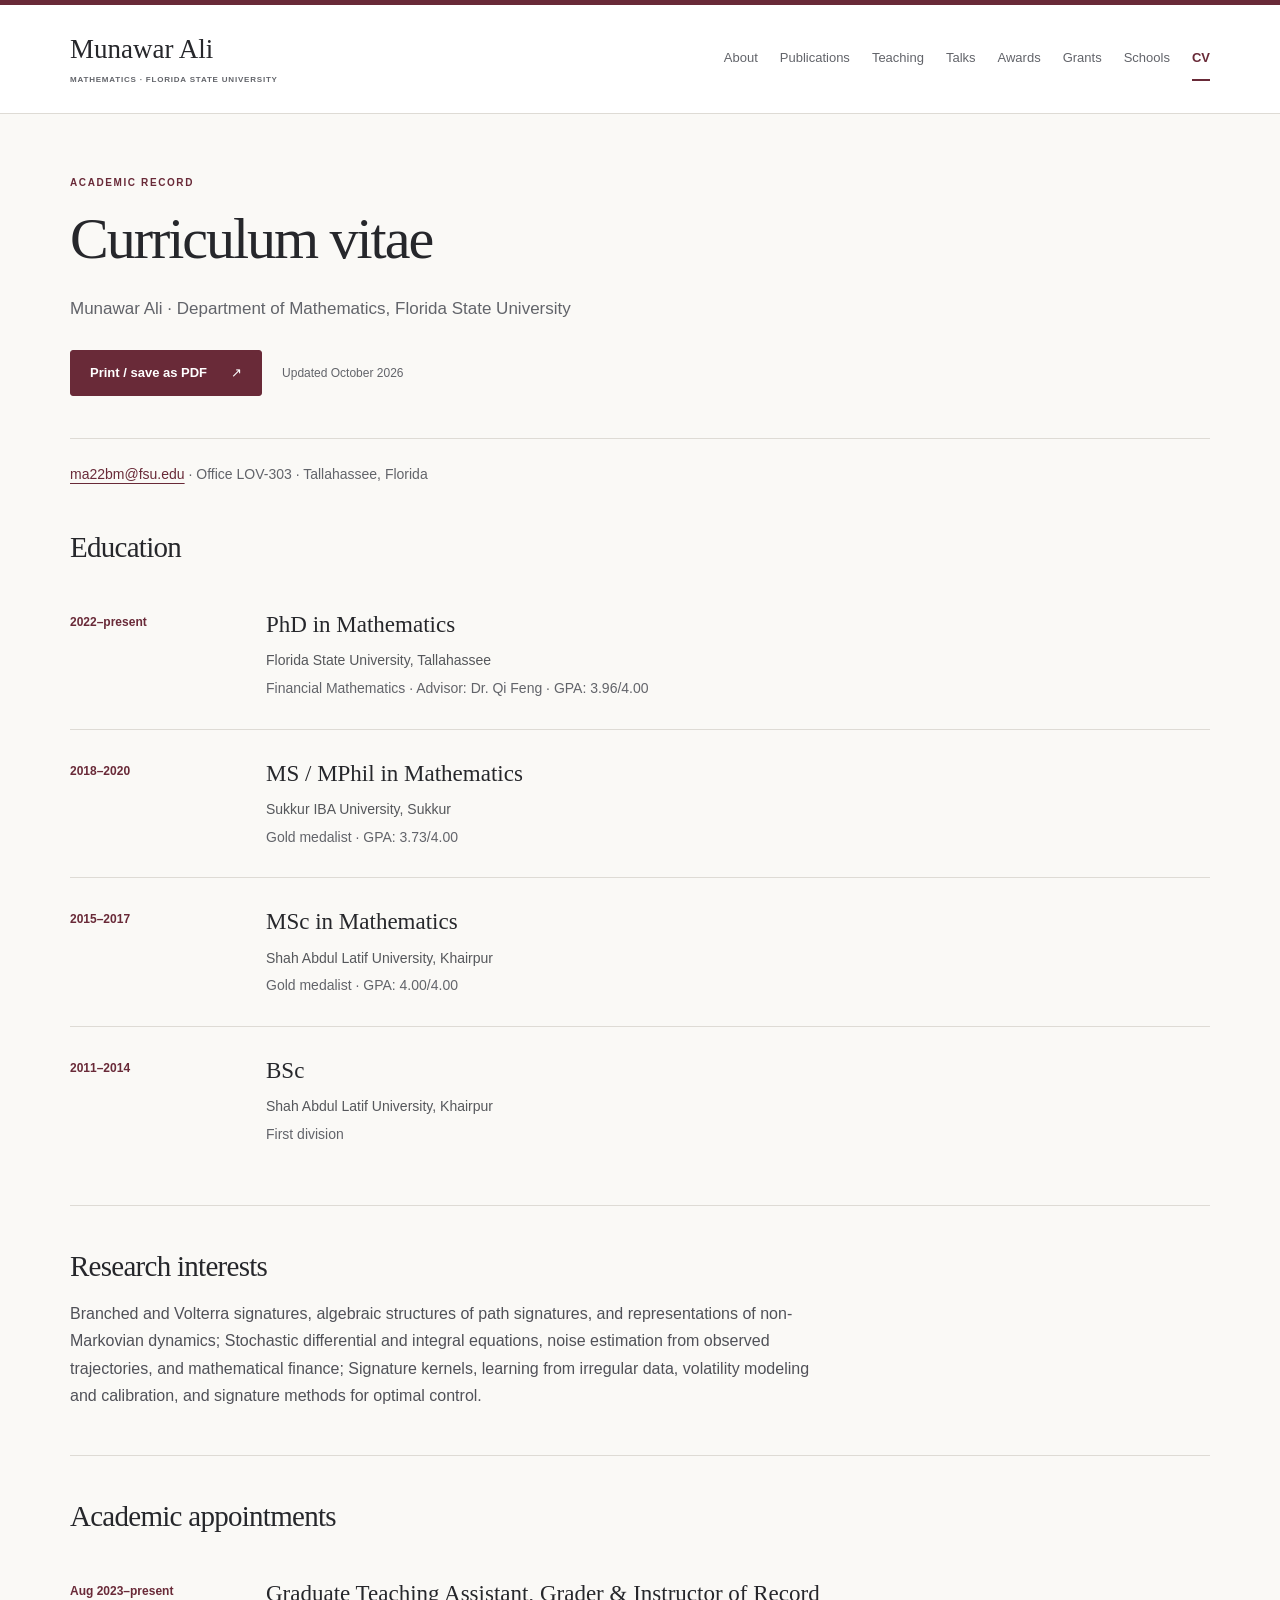
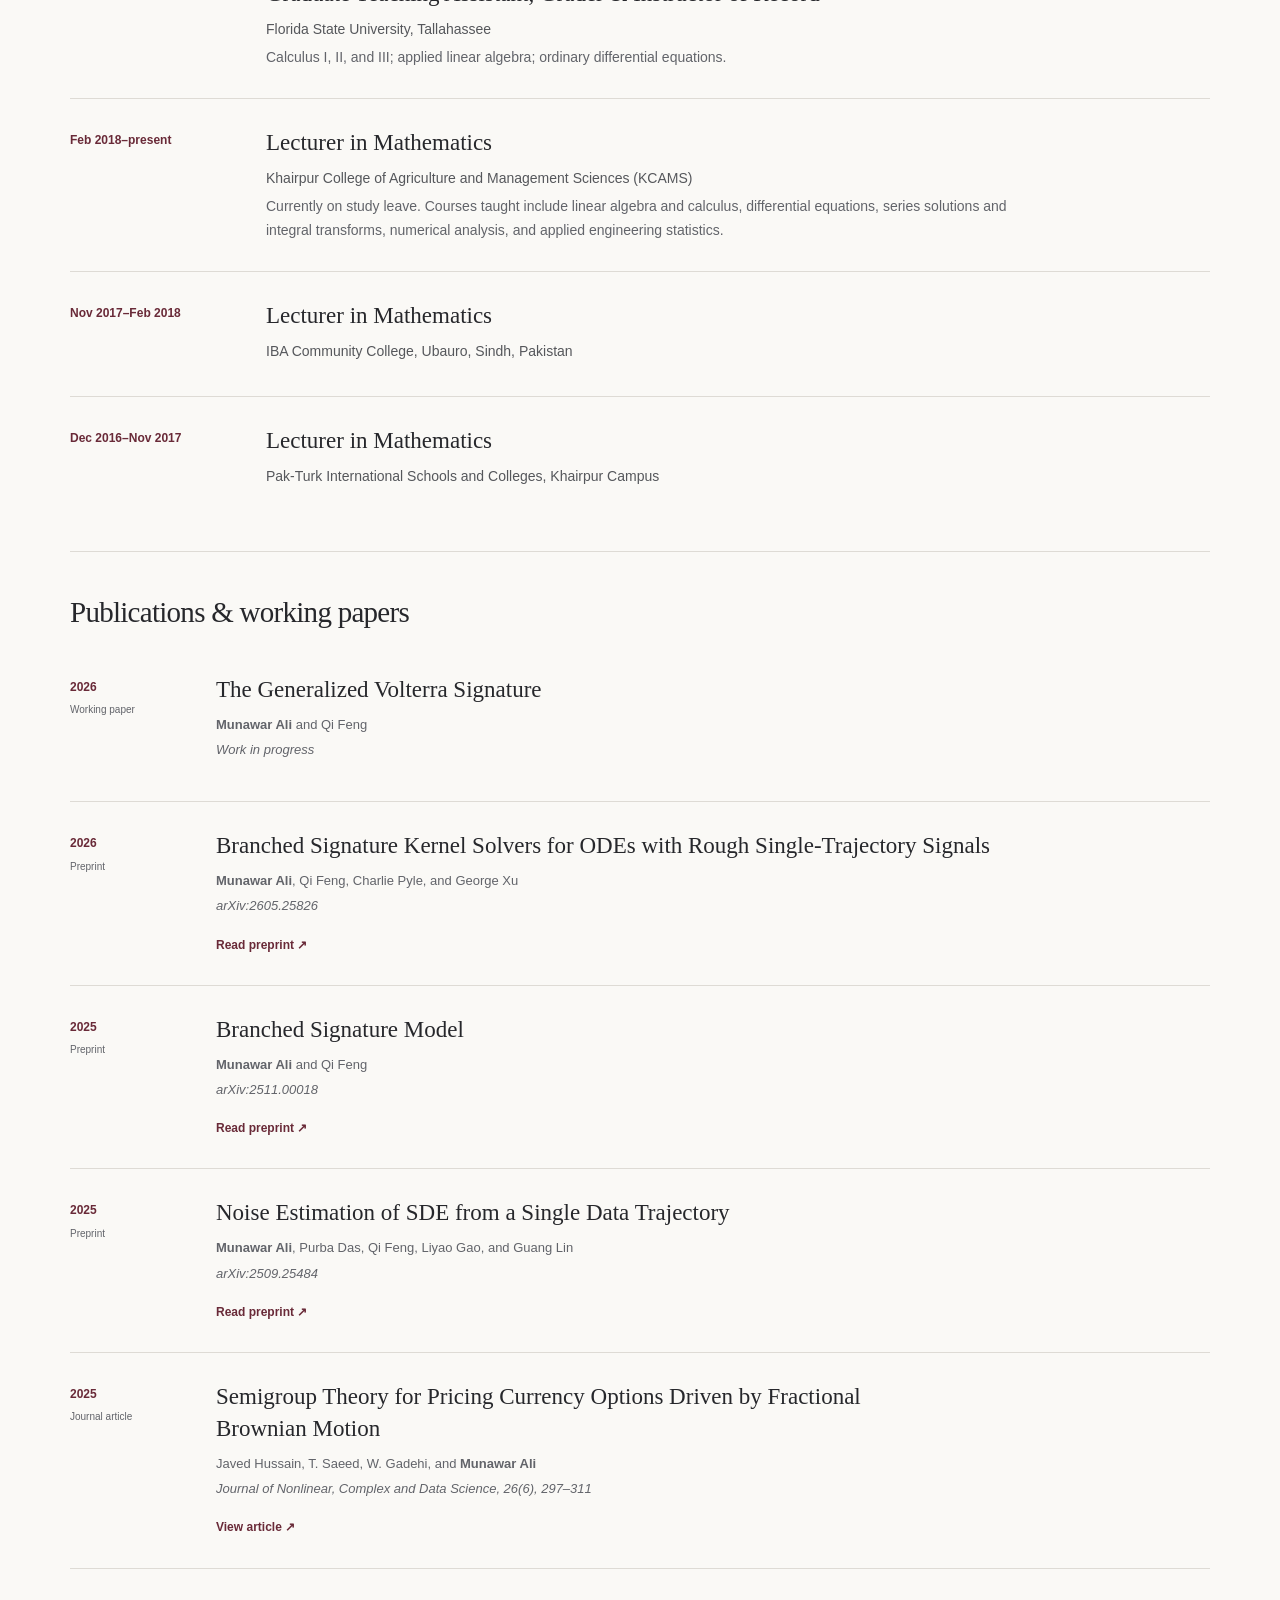
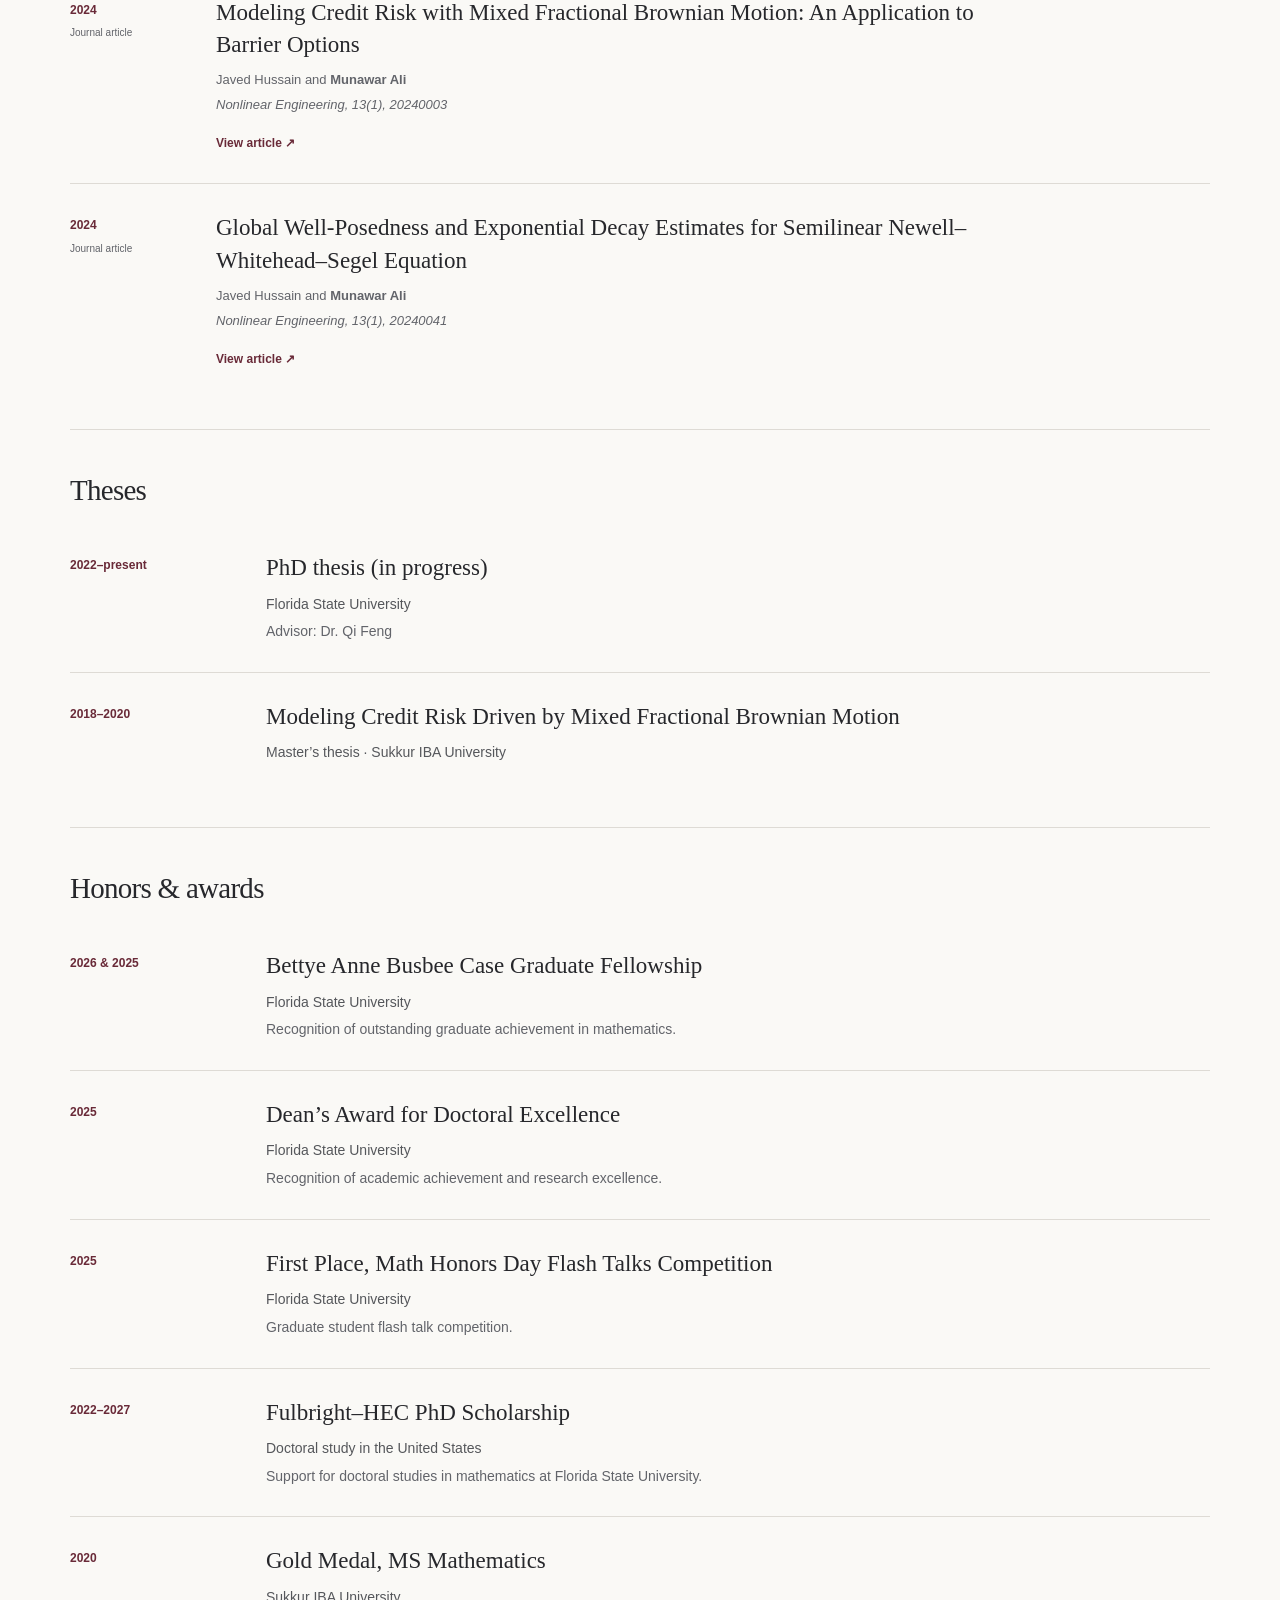
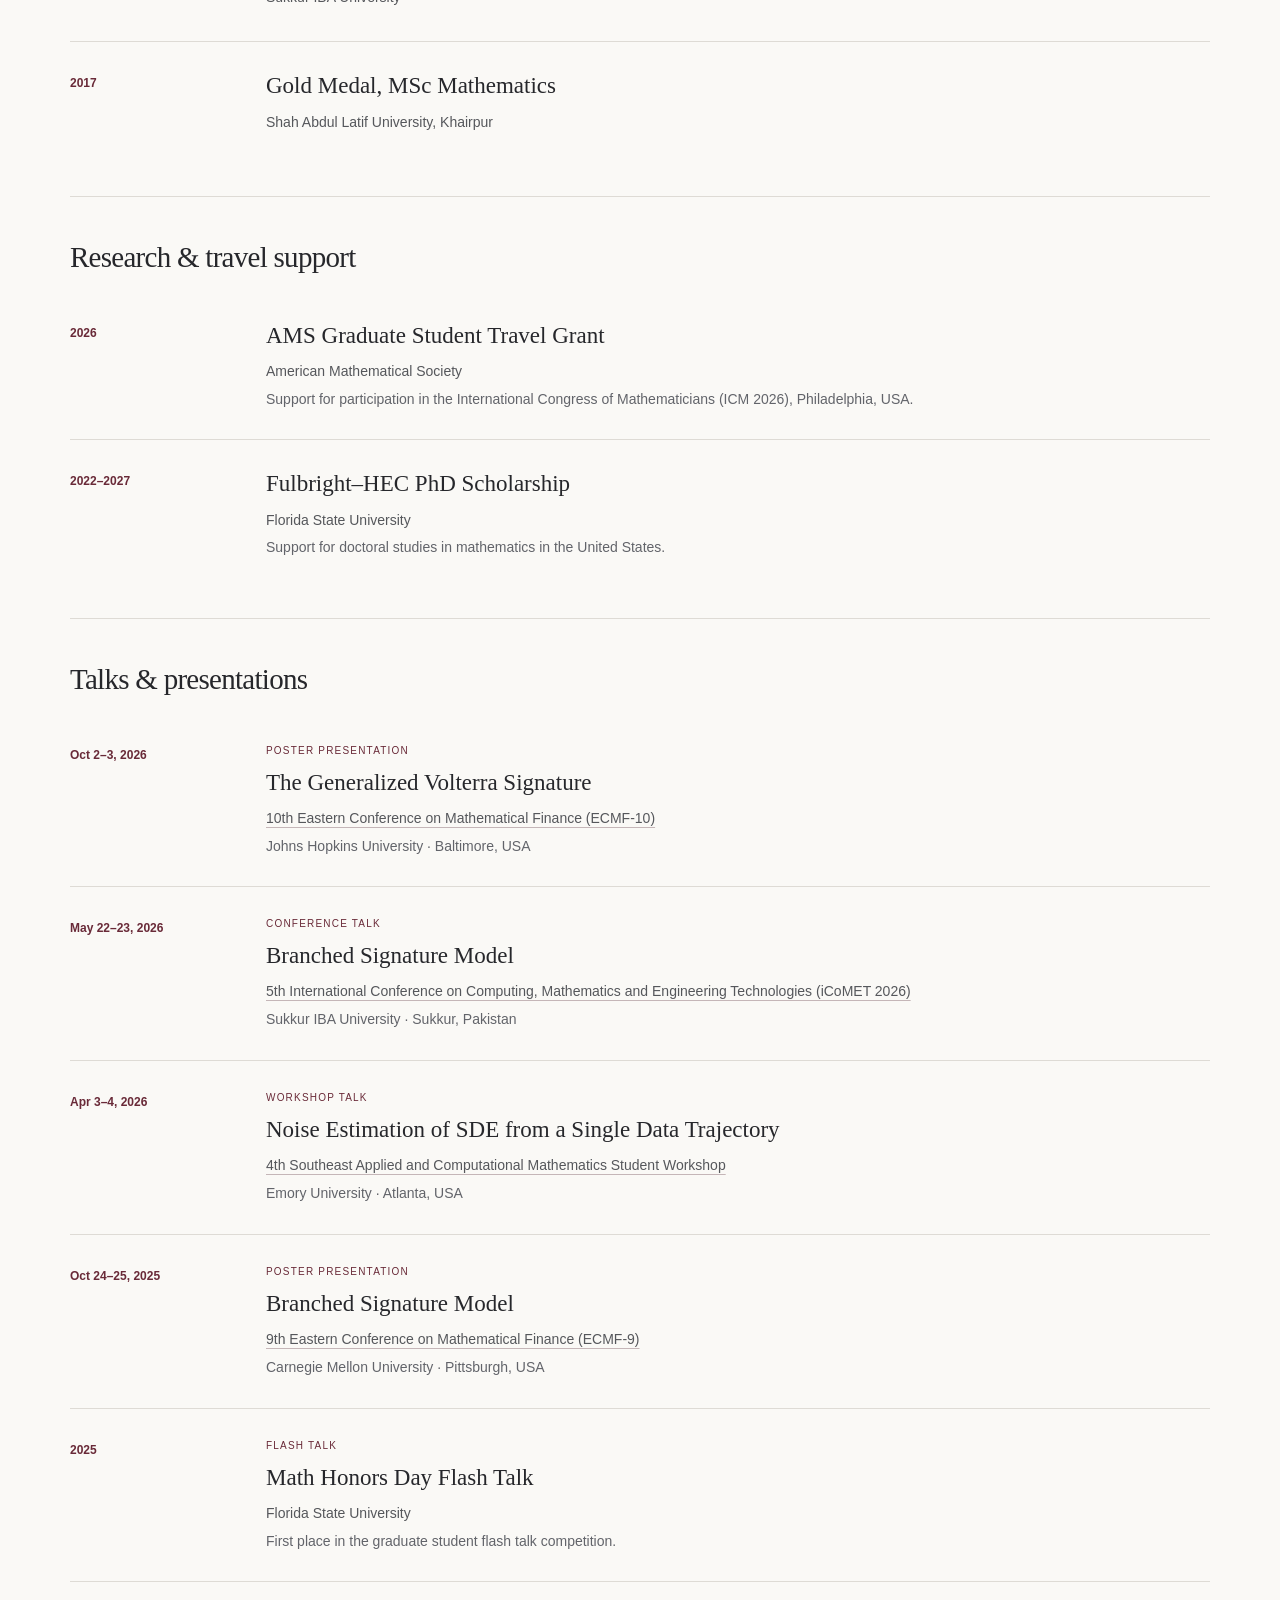
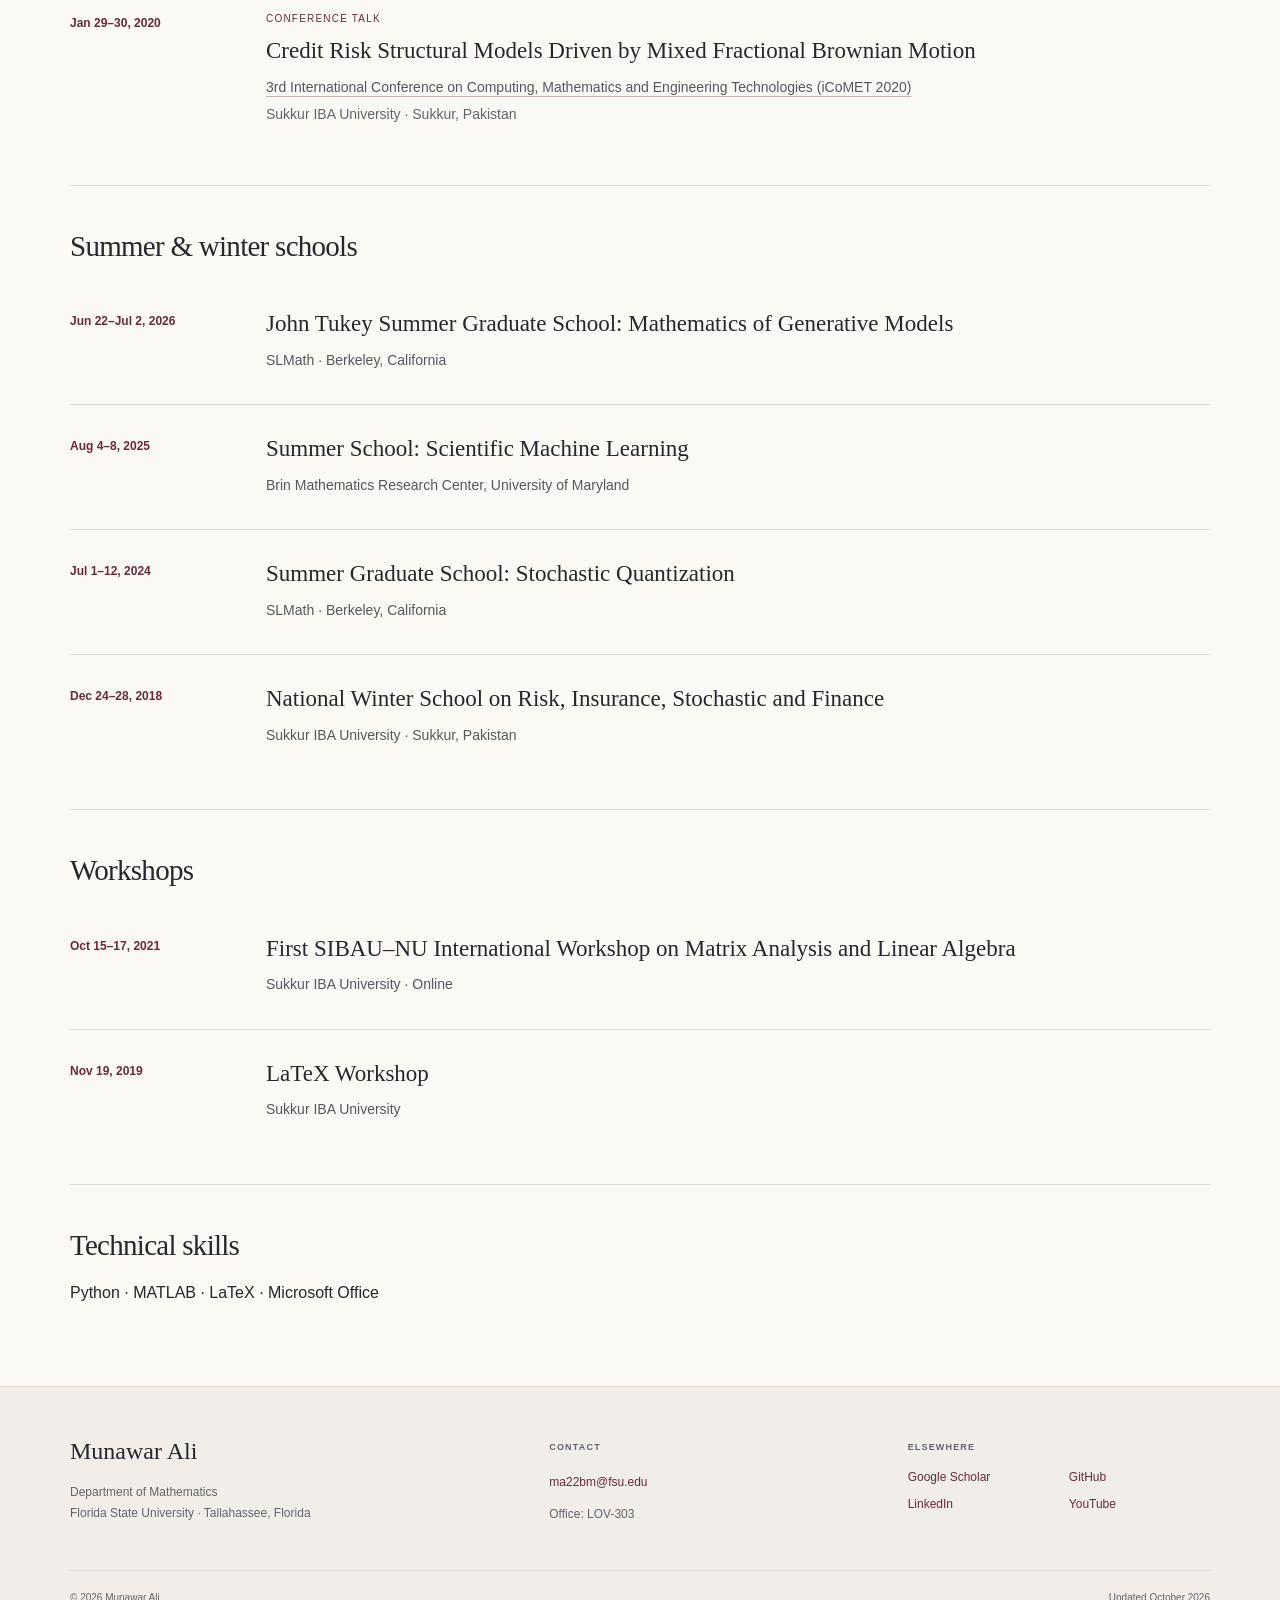
==== cv.html @ 9a612c9e "Build professional academic website from CV and existing site" ====
<!doctype html>
<html lang="en">
<head>
  <meta charset="utf-8">
  <meta name="viewport" content="width=device-width, initial-scale=1">
  <meta name="description" content="Academic CV of Munawar Ali: education, research, publications, teaching, honors, and presentations.">
  <meta name="author" content="Munawar Ali">
  <meta name="theme-color" content="#692a38">
  <meta property="og:type" content="website">
  <meta property="og:title" content="Curriculum vitae | Munawar Ali">
  <meta property="og:description" content="Academic CV of Munawar Ali: education, research, publications, teaching, honors, and presentations.">
  <meta property="og:url" content="https://munawarali93.github.io/website/cv.html">
  <title>Curriculum vitae | Munawar Ali</title>
  <link rel="canonical" href="https://munawarali93.github.io/website/cv.html">
  <link rel="icon" type="image/svg+xml" href="favicon.svg">
  <link rel="stylesheet" href="styles.css">
  <script src="site.js" defer></script>
</head>
<body class="cv-page">
  <a class="skip-link" href="#main">Skip to content</a>
  <header class="site-header">
    <div class="header-inner">
      <a class="brand" href="./" aria-label="Munawar Ali — home">Munawar Ali<span>MATHEMATICS · FLORIDA STATE UNIVERSITY</span></a>
      <button class="menu-toggle" type="button" aria-expanded="false" aria-controls="main-navigation" hidden>Menu <span aria-hidden="true">☰</span></button>
      <nav class="main-navigation" id="main-navigation" aria-label="Main navigation"><a href="index.html">About</a><a href="publications.html">Publications</a><a href="teaching.html">Teaching</a><a href="talks.html">Talks</a><a href="awards.html">Awards</a><a href="grants.html">Grants</a><a href="schools.html">Schools</a><a href="cv.html" aria-current="page">CV</a></nav>
    </div>
  </header>
  <main class="container" id="main"><header class="page-intro"><p class="eyebrow">Academic record</p><h1>Curriculum vitae</h1><p class="lead">Munawar Ali · Department of Mathematics, Florida State University</p><div class="cv-tools"><button class="button print-button" type="button" hidden>Print / save as PDF <span aria-hidden="true">↗</span></button><span>Updated October 2026</span></div></header><div class="cv-contact"><a href="mailto:ma22bm@fsu.edu">ma22bm@fsu.edu</a> · Office LOV-303 · Tallahassee, Florida</div><section class="content-section " id="education"><h2>Education</h2><div class="record-list"><article class="record"><p class="record-date">2022–present</p><div><h3>PhD in Mathematics</h3><p class="record-place">Florida State University, Tallahassee</p><p class="record-detail">Financial Mathematics · Advisor: Dr. Qi Feng · GPA: 3.96/4.00</p></div></article><article class="record"><p class="record-date">2018–2020</p><div><h3>MS / MPhil in Mathematics</h3><p class="record-place">Sukkur IBA University, Sukkur</p><p class="record-detail">Gold medalist · GPA: 3.73/4.00</p></div></article><article class="record"><p class="record-date">2015–2017</p><div><h3>MSc in Mathematics</h3><p class="record-place">Shah Abdul Latif University, Khairpur</p><p class="record-detail">Gold medalist · GPA: 4.00/4.00</p></div></article><article class="record"><p class="record-date">2011–2014</p><div><h3>BSc</h3><p class="record-place">Shah Abdul Latif University, Khairpur</p><p class="record-detail">First division</p></div></article></div></section><section class="content-section " id="research"><h2>Research interests</h2><p class="prose">Branched and Volterra signatures, algebraic structures of path signatures, and representations of non-Markovian dynamics; Stochastic differential and integral equations, noise estimation from observed trajectories, and mathematical finance; Signature kernels, learning from irregular data, volatility modeling and calibration, and signature methods for optimal control.</p></section><section class="content-section " id="appointments"><h2>Academic appointments</h2><div class="record-list"><article class="record"><p class="record-date">Aug 2023–present</p><div><h3>Graduate Teaching Assistant, Grader &amp; Instructor of Record</h3><p class="record-place">Florida State University, Tallahassee</p><p class="record-detail">Calculus I, II, and III; applied linear algebra; ordinary differential equations.</p></div></article><article class="record"><p class="record-date">Feb 2018–present</p><div><h3>Lecturer in Mathematics</h3><p class="record-place">Khairpur College of Agriculture and Management Sciences (KCAMS)</p><p class="record-detail">Currently on study leave. Courses taught include linear algebra and calculus, differential equations, series solutions and integral transforms, numerical analysis, and applied engineering statistics.</p></div></article><article class="record"><p class="record-date">Nov 2017–Feb 2018</p><div><h3>Lecturer in Mathematics</h3><p class="record-place">IBA Community College, Ubauro, Sindh, Pakistan</p></div></article><article class="record"><p class="record-date">Dec 2016–Nov 2017</p><div><h3>Lecturer in Mathematics</h3><p class="record-place">Pak-Turk International Schools and Colleges, Khairpur Campus</p></div></article></div></section><section class="content-section " id="papers"><h2>Publications &amp; working papers</h2><article class="paper">
      <div class="record-date">2026<span>Working paper</span></div>
      <div><h3>The Generalized Volterra Signature</h3><p class="authors"><strong>Munawar Ali</strong> and Qi Feng</p>
      <p class="venue">Work in progress</p></div>
    </article><article class="paper">
      <div class="record-date">2026<span>Preprint</span></div>
      <div><h3><a href="https://arxiv.org/abs/2605.25826" class="">Branched Signature Kernel Solvers for ODEs with Rough Single-Trajectory Signals</a></h3><p class="authors"><strong>Munawar Ali</strong>, Qi Feng, Charlie Pyle, and George Xu</p>
      <p class="venue">arXiv:2605.25826</p><a href="https://arxiv.org/abs/2605.25826" class="text-link">Read preprint ↗</a></div>
    </article><article class="paper">
      <div class="record-date">2025<span>Preprint</span></div>
      <div><h3><a href="https://arxiv.org/abs/2511.00018" class="">Branched Signature Model</a></h3><p class="authors"><strong>Munawar Ali</strong> and Qi Feng</p>
      <p class="venue">arXiv:2511.00018</p><a href="https://arxiv.org/abs/2511.00018" class="text-link">Read preprint ↗</a></div>
    </article><article class="paper">
      <div class="record-date">2025<span>Preprint</span></div>
      <div><h3><a href="https://arxiv.org/abs/2509.25484" class="">Noise Estimation of SDE from a Single Data Trajectory</a></h3><p class="authors"><strong>Munawar Ali</strong>, Purba Das, Qi Feng, Liyao Gao, and Guang Lin</p>
      <p class="venue">arXiv:2509.25484</p><a href="https://arxiv.org/abs/2509.25484" class="text-link">Read preprint ↗</a></div>
    </article><article class="paper">
      <div class="record-date">2025<span>Journal article</span></div>
      <div><h3><a href="https://doi.org/10.1515/jncds-2024-0105" class="">Semigroup Theory for Pricing Currency Options Driven by Fractional Brownian Motion</a></h3><p class="authors">Javed Hussain, T. Saeed, W. Gadehi, and <strong>Munawar Ali</strong></p>
      <p class="venue">Journal of Nonlinear, Complex and Data Science, 26(6), 297–311</p><a href="https://doi.org/10.1515/jncds-2024-0105" class="text-link">View article ↗</a></div>
    </article><article class="paper">
      <div class="record-date">2024<span>Journal article</span></div>
      <div><h3><a href="https://doi.org/10.1515/nleng-2024-0003" class="">Modeling Credit Risk with Mixed Fractional Brownian Motion: An Application to Barrier Options</a></h3><p class="authors">Javed Hussain and <strong>Munawar Ali</strong></p>
      <p class="venue">Nonlinear Engineering, 13(1), 20240003</p><a href="https://doi.org/10.1515/nleng-2024-0003" class="text-link">View article ↗</a></div>
    </article><article class="paper">
      <div class="record-date">2024<span>Journal article</span></div>
      <div><h3><a href="https://doi.org/10.1515/nleng-2024-0041" class="">Global Well-Posedness and Exponential Decay Estimates for Semilinear Newell–Whitehead–Segel Equation</a></h3><p class="authors">Javed Hussain and <strong>Munawar Ali</strong></p>
      <p class="venue">Nonlinear Engineering, 13(1), 20240041</p><a href="https://doi.org/10.1515/nleng-2024-0041" class="text-link">View article ↗</a></div>
    </article></section><section class="content-section " id="theses"><h2>Theses</h2><div class="record-list"><article class="record"><p class="record-date">2022–present</p><div><h3>PhD thesis (in progress)</h3><p class="record-place">Florida State University</p><p class="record-detail">Advisor: Dr. Qi Feng</p></div></article><article class="record"><p class="record-date">2018–2020</p><div><h3>Modeling Credit Risk Driven by Mixed Fractional Brownian Motion</h3><p class="record-place">Master’s thesis · Sukkur IBA University</p></div></article></div></section><section class="content-section " id="awards"><h2>Honors &amp; awards</h2><div class="record-list"><article class="record"><p class="record-date">2026 &amp; 2025</p><div><h3>Bettye Anne Busbee Case Graduate Fellowship</h3><p class="record-place">Florida State University</p><p class="record-detail">Recognition of outstanding graduate achievement in mathematics.</p></div></article><article class="record"><p class="record-date">2025</p><div><h3>Dean’s Award for Doctoral Excellence</h3><p class="record-place">Florida State University</p><p class="record-detail">Recognition of academic achievement and research excellence.</p></div></article><article class="record"><p class="record-date">2025</p><div><h3>First Place, Math Honors Day Flash Talks Competition</h3><p class="record-place">Florida State University</p><p class="record-detail">Graduate student flash talk competition.</p></div></article><article class="record"><p class="record-date">2022–2027</p><div><h3>Fulbright–HEC PhD Scholarship</h3><p class="record-place">Doctoral study in the United States</p><p class="record-detail">Support for doctoral studies in mathematics at Florida State University.</p></div></article><article class="record"><p class="record-date">2020</p><div><h3>Gold Medal, MS Mathematics</h3><p class="record-place">Sukkur IBA University</p></div></article><article class="record"><p class="record-date">2017</p><div><h3>Gold Medal, MSc Mathematics</h3><p class="record-place">Shah Abdul Latif University, Khairpur</p></div></article></div></section><section class="content-section " id="grants"><h2>Research &amp; travel support</h2><div class="record-list"><article class="record"><p class="record-date">2026</p><div><h3>AMS Graduate Student Travel Grant</h3><p class="record-place">American Mathematical Society</p><p class="record-detail">Support for participation in the International Congress of Mathematicians (ICM 2026), Philadelphia, USA.</p></div></article><article class="record"><p class="record-date">2022–2027</p><div><h3>Fulbright–HEC PhD Scholarship</h3><p class="record-place">Florida State University</p><p class="record-detail">Support for doctoral studies in mathematics in the United States.</p></div></article></div></section><section class="content-section " id="talks"><h2>Talks &amp; presentations</h2><div class="record-list"><article class="record"><p class="record-date">Oct 2–3, 2026</p><div><p class="record-kind">Poster presentation</p><h3>The Generalized Volterra Signature</h3><p class="record-place"><a href="https://sites.google.com/view/ecmf10jhu/home" class="">10th Eastern Conference on Mathematical Finance (ECMF-10)</a></p><p class="record-detail">Johns Hopkins University · Baltimore, USA</p></div></article><article class="record"><p class="record-date">May 22–23, 2026</p><div><p class="record-kind">Conference talk</p><h3>Branched Signature Model</h3><p class="record-place"><a href="https://icomet.iba-suk.edu.pk/" class="">5th International Conference on Computing, Mathematics and Engineering Technologies (iCoMET 2026)</a></p><p class="record-detail">Sukkur IBA University · Sukkur, Pakistan</p></div></article><article class="record"><p class="record-date">Apr 3–4, 2026</p><div><p class="record-kind">Workshop talk</p><h3>Noise Estimation of SDE from a Single Data Trajectory</h3><p class="record-place"><a href="https://www.math.emory.edu/~yxi26/ACM26/index.html" class="">4th Southeast Applied and Computational Mathematics Student Workshop</a></p><p class="record-detail">Emory University · Atlanta, USA</p></div></article><article class="record"><p class="record-date">Oct 24–25, 2025</p><div><p class="record-kind">Poster presentation</p><h3>Branched Signature Model</h3><p class="record-place"><a href="https://sites.google.com/view/ecmf9/home" class="">9th Eastern Conference on Mathematical Finance (ECMF-9)</a></p><p class="record-detail">Carnegie Mellon University · Pittsburgh, USA</p></div></article><article class="record"><p class="record-date">2025</p><div><p class="record-kind">Flash talk</p><h3>Math Honors Day Flash Talk</h3><p class="record-place">Florida State University</p><p class="record-detail">First place in the graduate student flash talk competition.</p></div></article><article class="record"><p class="record-date">Jan 29–30, 2020</p><div><p class="record-kind">Conference talk</p><h3>Credit Risk Structural Models Driven by Mixed Fractional Brownian Motion</h3><p class="record-place"><a href="https://icomet.iba-suk.edu.pk/past_events/" class="">3rd International Conference on Computing, Mathematics and Engineering Technologies (iCoMET 2020)</a></p><p class="record-detail">Sukkur IBA University · Sukkur, Pakistan</p></div></article></div></section><section class="content-section " id="schools"><h2>Summer &amp; winter schools</h2><div class="record-list"><article class="record"><p class="record-date">Jun 22–Jul 2, 2026</p><div><h3><a href="https://www.slmath.org/summer-schools/1136" class="">John Tukey Summer Graduate School: Mathematics of Generative Models</a></h3><p class="record-place">SLMath · Berkeley, California</p></div></article><article class="record"><p class="record-date">Aug 4–8, 2025</p><div><h3><a href="https://brinmrc.umd.edu/summer25-school-ml-html/" class="">Summer School: Scientific Machine Learning</a></h3><p class="record-place">Brin Mathematics Research Center, University of Maryland</p></div></article><article class="record"><p class="record-date">Jul 1–12, 2024</p><div><h3><a href="https://www.slmath.org/workshops/1038" class="">Summer Graduate School: Stochastic Quantization</a></h3><p class="record-place">SLMath · Berkeley, California</p></div></article><article class="record"><p class="record-date">Dec 24–28, 2018</p><div><h3><a href="https://www.iba-suk.edu.pk/mathematics/winter-school-on-risk" class="">National Winter School on Risk, Insurance, Stochastic and Finance</a></h3><p class="record-place">Sukkur IBA University · Sukkur, Pakistan</p></div></article></div></section><section class="content-section " id="workshops"><h2>Workshops</h2><div class="record-list"><article class="record"><p class="record-date">Oct 15–17, 2021</p><div><h3>First SIBAU–NU International Workshop on Matrix Analysis and Linear Algebra</h3><p class="record-place">Sukkur IBA University · Online</p></div></article><article class="record"><p class="record-date">Nov 19, 2019</p><div><h3>LaTeX Workshop</h3><p class="record-place">Sukkur IBA University</p></div></article></div></section><section class="content-section " id="skills"><h2>Technical skills</h2><p>Python · MATLAB · LaTeX · Microsoft Office</p></section></main>
  <footer class="site-footer"><div class="container footer-grid">
    <div><a class="footer-name" href="./">Munawar Ali</a><p>Department of Mathematics<br>Florida State University · Tallahassee, Florida</p></div>
    <div><p class="footer-label">CONTACT</p><a href="mailto:ma22bm@fsu.edu">ma22bm@fsu.edu</a><p>Office: LOV-303</p></div>
    <div><p class="footer-label">ELSEWHERE</p><div class="footer-profiles"><a href="https://scholar.google.com/citations?user=u_UDW-AAAAAJ&amp;hl=en" class="">Google Scholar</a><a href="https://github.com/munawarali93" class="">GitHub</a><a href="https://www.linkedin.com/in/munawar-ali-555343167/" class="">LinkedIn</a><a href="https://www.youtube.com/@reconstructingmathematics5739" class="">YouTube</a></div></div>
  </div><div class="container footer-bottom"><span>© 2026 Munawar Ali</span><span>Updated October 2026</span></div></footer>
</body>
</html>
---- styles.css ----
:root {
  color-scheme: light;
  --paper: #faf9f6;
  --white: #fff;
  --ink: #26272b;
  --muted: #62646a;
  --garnet: #692a38;
  --garnet-dark: #4f1d28;
  --line: #dedbd5;
  --wash: #f1eeea;
  --serif: Georgia, "Times New Roman", serif;
  font-family: -apple-system, BlinkMacSystemFont, "Segoe UI", sans-serif;
  font-size: 16px;
  color: var(--ink);
  background: var(--paper);
  -webkit-font-smoothing: antialiased;
}
* { box-sizing: border-box; }
body { margin: 0; line-height: 1.7; }
img { display: block; max-width: 100%; }
button, input { font: inherit; }
[hidden] { display: none !important; }
a { color: var(--garnet); text-decoration-thickness: 1px; text-underline-offset: 4px; }
a:hover { color: var(--garnet-dark); }
a:focus-visible, button:focus-visible, [tabindex]:focus-visible { outline: 3px solid #a17b30; outline-offset: 5px; }
p { margin: 0 0 1em; }
h1, h2, h3 { font-family: var(--serif); font-weight: 400; text-wrap: pretty; }
h1 { font-size: clamp(40px, 5vw, 58px); line-height: 1.1; letter-spacing: -0.035em; margin: 16px 0 24px; }
h2 { font-size: 32px; line-height: 1.25; letter-spacing: -0.025em; margin: 0 0 24px; }
h3 { font-size: 23px; line-height: 1.4; margin: 0 0 8px; }
strong { font-weight: 600; }
section[id] { scroll-margin-top: 32px; }
.container, .header-inner { width: min(1140px, calc(100% - 96px)); margin-inline: auto; }
.skip-link { position: fixed; left: 20px; top: -100px; background: white; padding: 12px 20px; z-index: 10; }
.skip-link:focus { top: 12px; }
.site-header { border-top: 5px solid var(--garnet); border-bottom: 1px solid var(--line); background: var(--white); }
.header-inner { min-height: 108px; display: flex; align-items: center; justify-content: space-between; gap: 36px; }
.brand { font-family: var(--serif); font-size: 27px; line-height: 1.2; text-decoration: none; color: var(--ink); flex-shrink: 0; }
.brand span { display: block; margin-top: 10px; font-family: -apple-system, BlinkMacSystemFont, "Segoe UI", sans-serif; font-size: 8px; font-weight: 600; letter-spacing: 0.1em; color: var(--muted); }
.main-navigation { display: flex; align-items: center; gap: 22px; }
.main-navigation a { color: var(--muted); font-size: 13px; line-height: 2; text-decoration: none; border-bottom: 2px solid transparent; padding: 8px 0; }
.main-navigation a:hover, .main-navigation a[aria-current="page"] { color: var(--garnet); border-color: var(--garnet); }
.main-navigation a[aria-current="page"] { font-weight: 600; }
.menu-toggle { display: none; background: none; border: 1px solid var(--line); padding: 8px 12px; border-radius: 3px; color: var(--ink); cursor: pointer; }
.menu-toggle span { margin-left: 8px; }
.eyebrow { font-size: 10px; font-weight: 650; letter-spacing: 0.16em; text-transform: uppercase; color: var(--garnet); margin-bottom: 16px; }
.profile-hero { display: grid; grid-template-columns: minmax(0, 1fr) 340px; align-items: center; gap: 76px; padding: 68px 0 72px; }
.profile-hero h1 { font-size: clamp(48px, 5.8vw, 72px); margin: 18px 0 20px; }
.name-period { color: var(--garnet); }
.profile-role { font-size: 19px; line-height: 1.5; margin-bottom: 2px; }
.profile-university { color: var(--muted); font-size: 17px; margin-bottom: 26px; }
.profile-summary { max-width: 535px; font-size: 17px; color: #505158; line-height: 1.8; }
.profile-actions { display: flex; flex-wrap: wrap; gap: 12px; margin: 28px 0 26px; }
.button { display: inline-flex; align-items: center; justify-content: center; gap: 24px; background: var(--garnet); color: white; border: 1px solid var(--garnet); border-radius: 3px; padding: 11px 19px; font-size: 13px; font-weight: 550; text-decoration: none; cursor: pointer; }
.button:hover { color: white; background: var(--garnet-dark); }
.button-outline { color: var(--garnet); background: transparent; border-color: #b4a5a6; }
.button-outline:hover { color: var(--garnet); background: #efe7e7; }
.profile-links { display: flex; flex-wrap: wrap; gap: 8px 22px; font-size: 12px; }
.profile-links a { color: var(--muted); text-decoration: none; }
.profile-links a:hover { color: var(--garnet); text-decoration: underline; }
.profile-photo { margin: 0; }
.profile-photo img { width: 340px; height: 398px; object-fit: cover; object-position: 50% 44%; border-radius: 3px; }
.profile-photo figcaption { margin-top: 12px; font-size: 11px; color: var(--muted); text-align: right; }
.split-section { display: grid; grid-template-columns: 230px minmax(0, 1fr); gap: 64px; border-top: 1px solid var(--line); padding: 58px 0; }
.prose { max-width: 760px; }
.prose p:last-child { margin-bottom: 0; }
.prose p, p.prose { color: #505158; }
.research-themes { border-top: 1px solid var(--line); border-bottom: 1px solid var(--line); padding: 44px 0 48px; }
.section-heading { display: flex; justify-content: space-between; align-items: baseline; gap: 24px; margin-bottom: 32px; }
.section-heading h2 { margin: 0; }
.section-note { font-size: 12px; color: var(--muted); }
.interest-grid { display: grid; grid-template-columns: repeat(3, minmax(0, 1fr)); gap: 42px; }
.interest-grid h3 { font-size: 21px; color: var(--garnet); }
.interest-grid p { color: var(--muted); font-size: 14px; line-height: 1.8; margin-bottom: 0; }
.selected-research { padding-top: 54px; }
.paper { display: grid; grid-template-columns: 114px minmax(0, 1fr); gap: 32px; padding: 28px 0; border-bottom: 1px solid var(--line); }
.paper h3 { max-width: 800px; font-size: 23px; }
.paper h3 a { color: var(--ink); text-decoration: none; }
.paper h3 a:hover { color: var(--garnet); text-decoration: underline; }
.record-date { color: var(--garnet); font-size: 12px; font-weight: 600; line-height: 1.7; margin: 3px 0 0; }
.record-date span { display: block; font-size: 10px; color: var(--muted); font-weight: 400; margin-top: 4px; }
.authors { color: var(--muted); font-size: 13px; margin: 8px 0 3px; }
.venue { font-size: 13px; font-style: italic; color: var(--muted); margin: 0 0 12px; }
.paper-summary { color: #55575b; font-size: 14px; max-width: 750px; }
.text-link { font-size: 12px; font-weight: 600; text-decoration: none; }
.text-link:hover { text-decoration: underline; }
.text-link span { padding-left: 5px; }
.home-bottom { display: grid; grid-template-columns: repeat(2, minmax(0, 1fr)); gap: 80px; margin: 60px 0 72px; }
.home-bottom section + section { padding-left: 60px; border-left: 1px solid var(--line); }
.home-bottom h2 { margin-bottom: 14px; font-size: 28px; }
.home-bottom p:not(.eyebrow) { font-size: 14px; color: var(--muted); }
.page-intro { padding: 60px 0 42px; border-bottom: 1px solid var(--line); }
.page-intro .lead { max-width: 690px; color: var(--muted); font-size: 17px; margin-bottom: 0; }
.page-index { display: flex; flex-wrap: wrap; gap: 12px 28px; margin-top: 28px; font-size: 12px; }
.page-index a { text-decoration: none; }
.page-index a:hover { text-decoration: underline; }
.content-section { padding: 42px 0 16px; }
.content-section > h2 { font-size: 29px; margin-bottom: 16px; }
.content-section .paper:last-child { border-bottom: 0; }
.content-section + .content-section { border-top: 1px solid var(--line); margin-top: 14px; }
.section-description { color: var(--muted); font-size: 14px; margin-bottom: 24px; }
.record { display: grid; grid-template-columns: 160px minmax(0, 1fr); gap: 36px; border-bottom: 1px solid var(--line); padding: 28px 0; }
.record h3 { font-size: 23px; }
.record h3 a { color: var(--ink); text-decoration: none; }
.record h3 a:hover { color: var(--garnet); text-decoration: underline; }
.record-place { color: #55575b; font-size: 14px; margin-bottom: 4px; }
.record-place a { color: inherit; text-decoration-color: #c5b6b8; }
.record-detail { font-size: 14px; color: var(--muted); max-width: 770px; margin-bottom: 0; }
.record-kind { font-size: 10px; text-transform: uppercase; letter-spacing: 0.12em; color: var(--garnet); margin-bottom: 8px; }
.record-list .record:last-child { border-bottom: 0; }
main.container > .record-list { margin: 12px 0 64px; }
main.container > .content-section:last-child { padding-bottom: 64px; }
.table-wrap { overflow-x: auto; }
table { border-collapse: collapse; width: 100%; font-size: 14px; text-align: left; min-width: 570px; }
caption { position: absolute; width: 1px; height: 1px; overflow: hidden; clip-path: inset(50%); }
thead { background: var(--wash); color: var(--muted); font-size: 11px; text-transform: uppercase; letter-spacing: 0.08em; }
th, td { padding: 18px 20px; border-bottom: 1px solid var(--line); vertical-align: top; }
th { font-weight: 550; }
tbody th { color: var(--garnet); white-space: nowrap; }
.course-code { display: block; font-size: 11px; color: var(--muted); margin-bottom: 4px; }
.contact-note { border-left: 3px solid var(--garnet); background: var(--wash); padding: 26px 32px; margin: 32px 0 64px; }
.contact-note h2 { font-size: 23px; margin-bottom: 10px; }
.contact-note p { font-size: 14px; margin: 0; }
.cv-tools { display: flex; flex-wrap: wrap; align-items: center; gap: 20px; margin-top: 26px; }
.cv-tools > span { color: var(--muted); font-size: 12px; }
.cv-contact { margin-top: 24px; font-size: 14px; color: var(--muted); }
.site-footer { background: var(--wash); border-top: 1px solid var(--line); }
.footer-grid { display: grid; grid-template-columns: 1.4fr 1fr 1fr; gap: 56px; padding: 44px 0 34px; }
.footer-grid p { font-size: 12px; color: var(--muted); margin: 10px 0; line-height: 1.8; }
.footer-name { font-family: var(--serif); font-size: 24px; color: var(--ink); text-decoration: none; }
.footer-grid .footer-label { font-size: 9px; font-weight: 600; letter-spacing: 0.13em; margin: 8px 0 12px; }
.footer-grid a:not(.footer-name) { font-size: 12px; text-decoration: none; }
.footer-grid a:hover { text-decoration: underline; }
.footer-profiles { display: grid; grid-template-columns: 1fr 1fr; gap: 6px 20px; }
.footer-bottom { display: flex; justify-content: space-between; border-top: 1px solid var(--line); padding: 18px 0; color: var(--muted); font-size: 10px; }
@media (max-width: 1050px) {
  .header-inner { flex-wrap: wrap; gap: 8px; padding: 23px 0 12px; }
  .main-navigation { width: 100%; justify-content: space-between; }
  .profile-hero { grid-template-columns: minmax(0, 1fr) 280px; gap: 40px; }
  .profile-photo img { width: 280px; height: 350px; }
  .split-section { grid-template-columns: 180px minmax(0, 1fr); gap: 36px; }
}
@media (max-width: 740px) {
  .container, .header-inner { width: calc(100% - 40px); }
  .header-inner { min-height: 94px; padding: 20px 0; gap: 16px; }
  .brand { font-size: 24px; }
  .brand span { font-size: 7px; letter-spacing: 0.07em; }
  .menu-toggle { display: inline-flex; font-size: 12px; }
  .main-navigation { display: grid; grid-template-columns: repeat(4, 1fr); gap: 8px 14px; padding-top: 10px; }
  .has-js .main-navigation { display: none; }
  .has-js .main-navigation.is-open { display: grid; }
  .main-navigation a { font-size: 12px; width: fit-content; }
  .profile-hero { grid-template-columns: 1fr; gap: 32px; padding: 42px 0; }
  .profile-hero h1 { font-size: 54px; }
  .profile-role { font-size: 17px; }
  .profile-summary { font-size: 16px; }
  .profile-photo img { width: 100%; height: 290px; object-position: 50% 30%; }
  .profile-photo figcaption { text-align: left; }
  .split-section { grid-template-columns: 1fr; gap: 0; padding: 36px 0; }
  .split-section h2 { margin-bottom: 22px; }
  .eyebrow { font-size: 9px; }
  .prose { font-size: 15px; }
  .section-heading { align-items: flex-start; flex-direction: column; gap: 12px; margin-bottom: 22px; }
  h2 { font-size: 29px; }
  .interest-grid { grid-template-columns: 1fr; gap: 28px; }
  .paper { grid-template-columns: 1fr; gap: 10px; padding: 24px 0; }
  .record-date span { display: inline; margin-left: 10px; }
  .paper h3, .record h3 { font-size: 22px; }
  .home-bottom { grid-template-columns: 1fr; gap: 32px; margin: 42px 0 50px; }
  .home-bottom section + section { border-left: 0; border-top: 1px solid var(--line); padding: 30px 0 0; }
  .page-intro { padding: 40px 0 30px; }
  .page-intro .lead { font-size: 16px; }
  .record { grid-template-columns: 1fr; gap: 10px; }
  .record-date { margin: 0; }
  .content-section { padding-top: 32px; }
  .contact-note { padding: 22px; }
  .footer-grid { grid-template-columns: 1fr 1fr; gap: 22px; }
  .footer-grid > div:first-child { grid-column: 1 / -1; }
  .footer-profiles { grid-template-columns: 1fr; }
}
@media print {
  @page { size: auto; margin: 18mm; }
  :root { font-size: 10pt; color: #000; background: white; }
  body { line-height: 1.45; }
  .container { width: 100%; max-width: none; }
  .site-header, .site-footer, .skip-link, .cv-tools, .page-index { display: none !important; }
  .page-intro { padding: 0 0 14px; }
  .page-intro h1 { font-size: 28pt; margin: 0 0 8px; }
  .page-intro .eyebrow { margin-bottom: 8px; }
  .page-intro .lead { font-size: 11pt; }
  .cv-contact { font-size: 9pt; margin-top: 12px; }
  .content-section, .content-section + .content-section { padding: 16px 0 0; margin-top: 10px; }
  h2, .content-section > h2 { font-size: 15pt; margin-bottom: 8px; break-after: avoid; }
  h3, .record h3, .paper h3 { font-size: 11pt; break-after: avoid; }
  .record, .paper { display: grid; grid-template-columns: 105px 1fr; gap: 18px; padding: 12px 0; break-inside: avoid; }
  .record-date, .record-detail, .record-place, .authors, .venue, .paper-summary { font-size: 9pt; }
  .record-date span { display: block; margin-left: 0; font-size: 8pt; }
  .paper .text-link { display: none; }
  a { color: inherit; text-decoration: none; }
  .record-kind { font-size: 7pt; }
  .prose, p.prose { font-size: 10pt; }
  main.container > .content-section:last-child { padding-bottom: 0; }
}
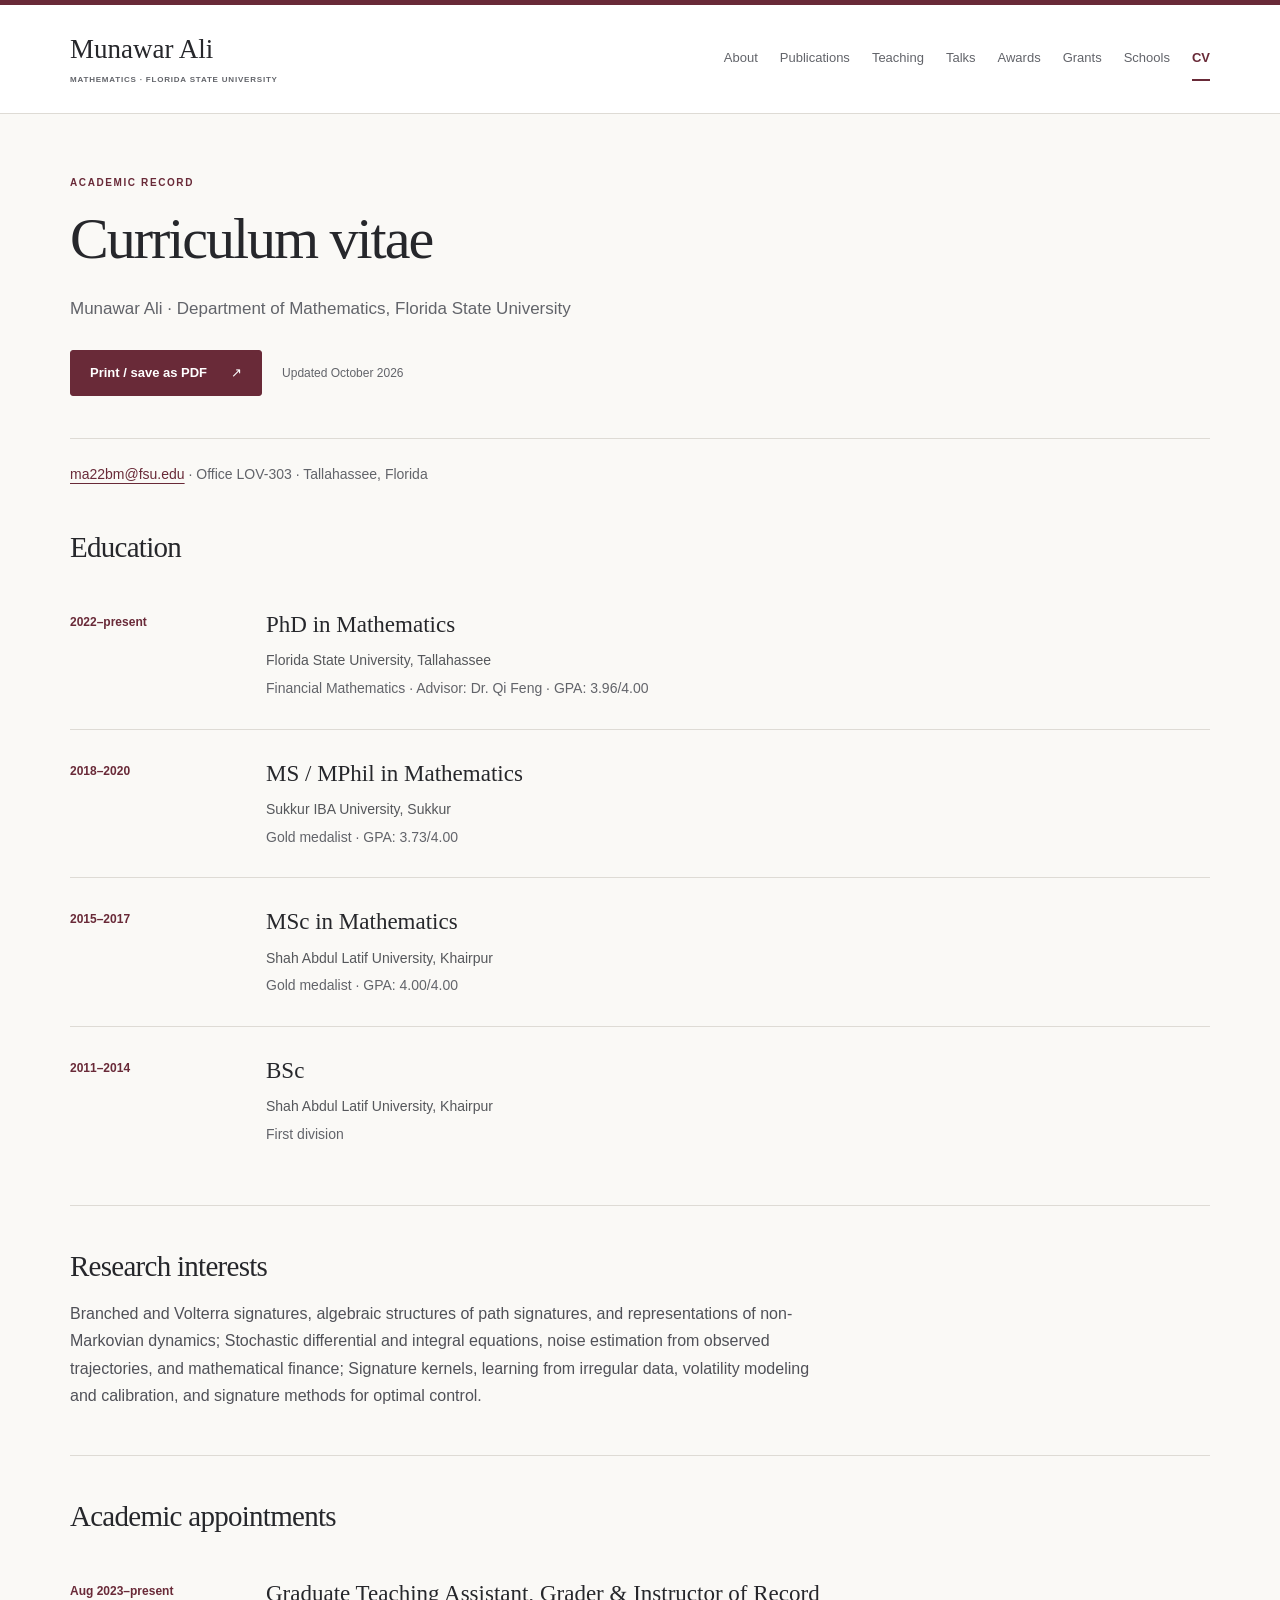
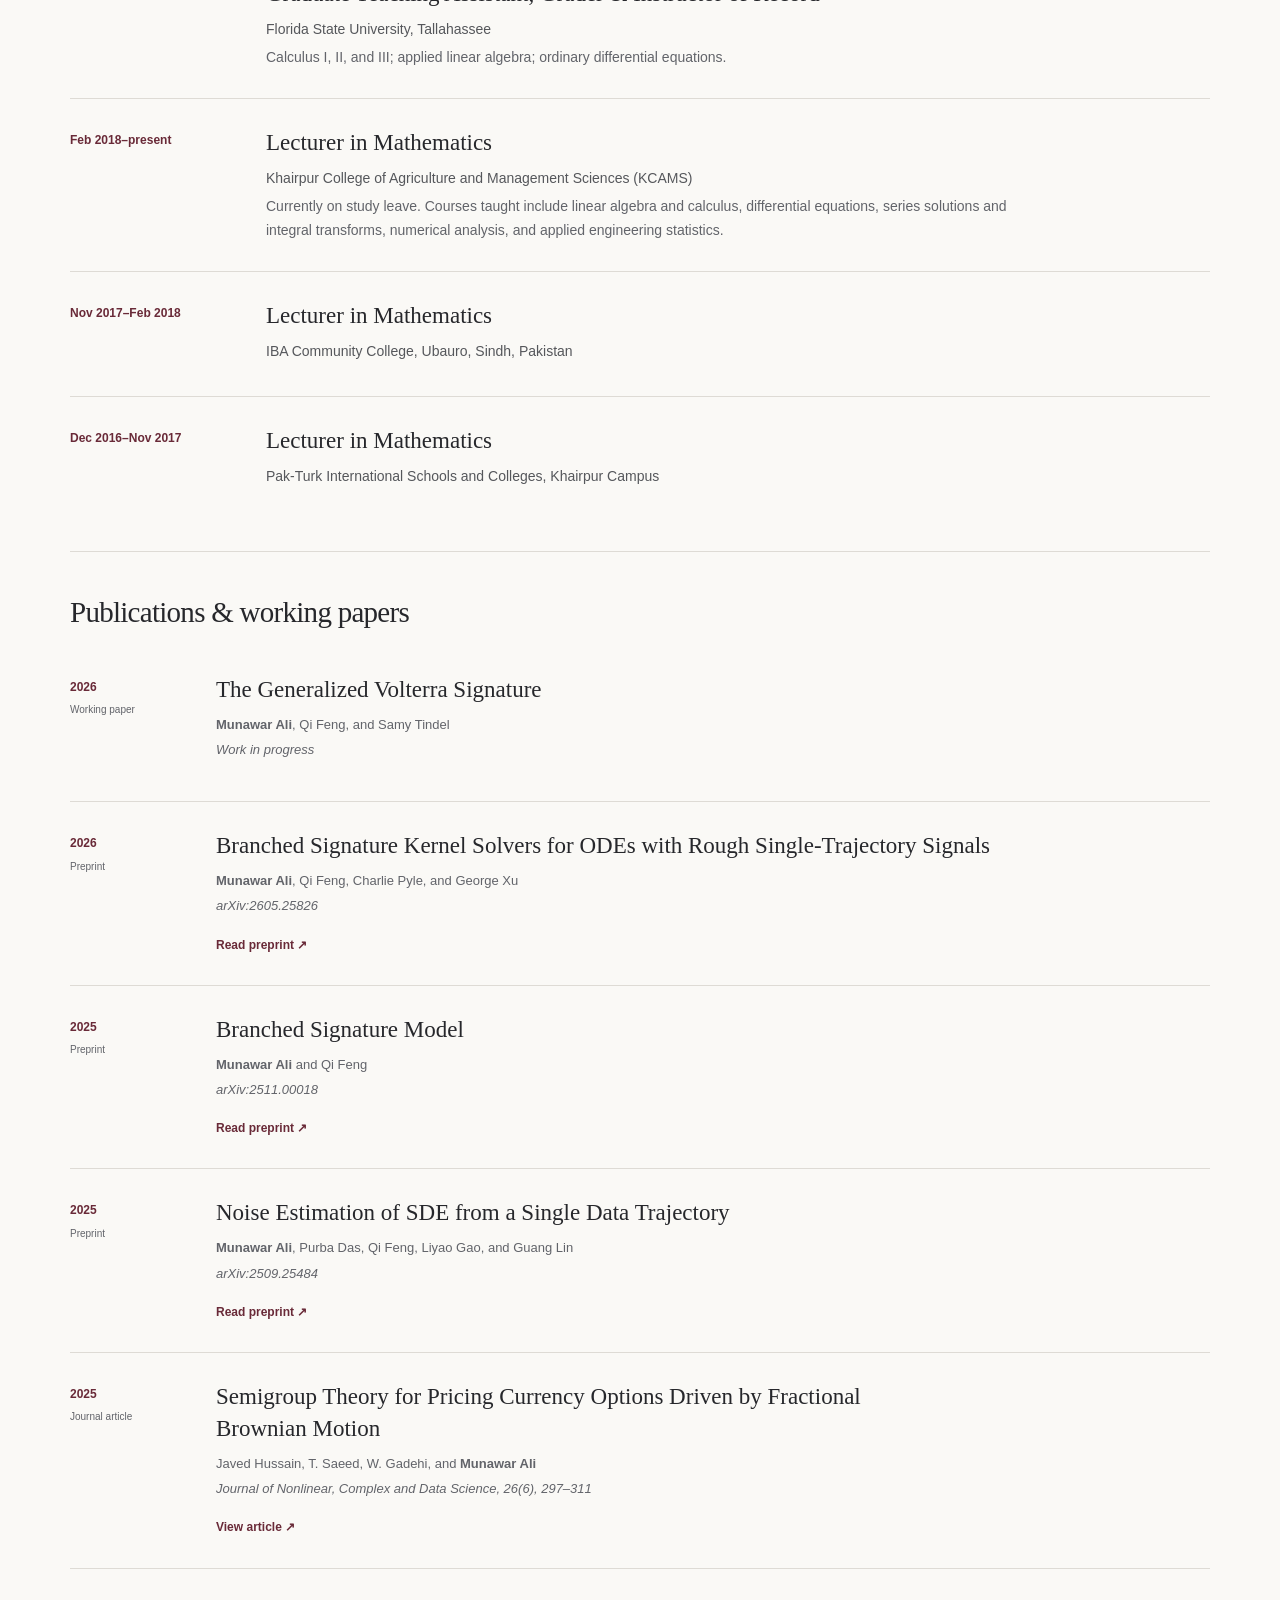
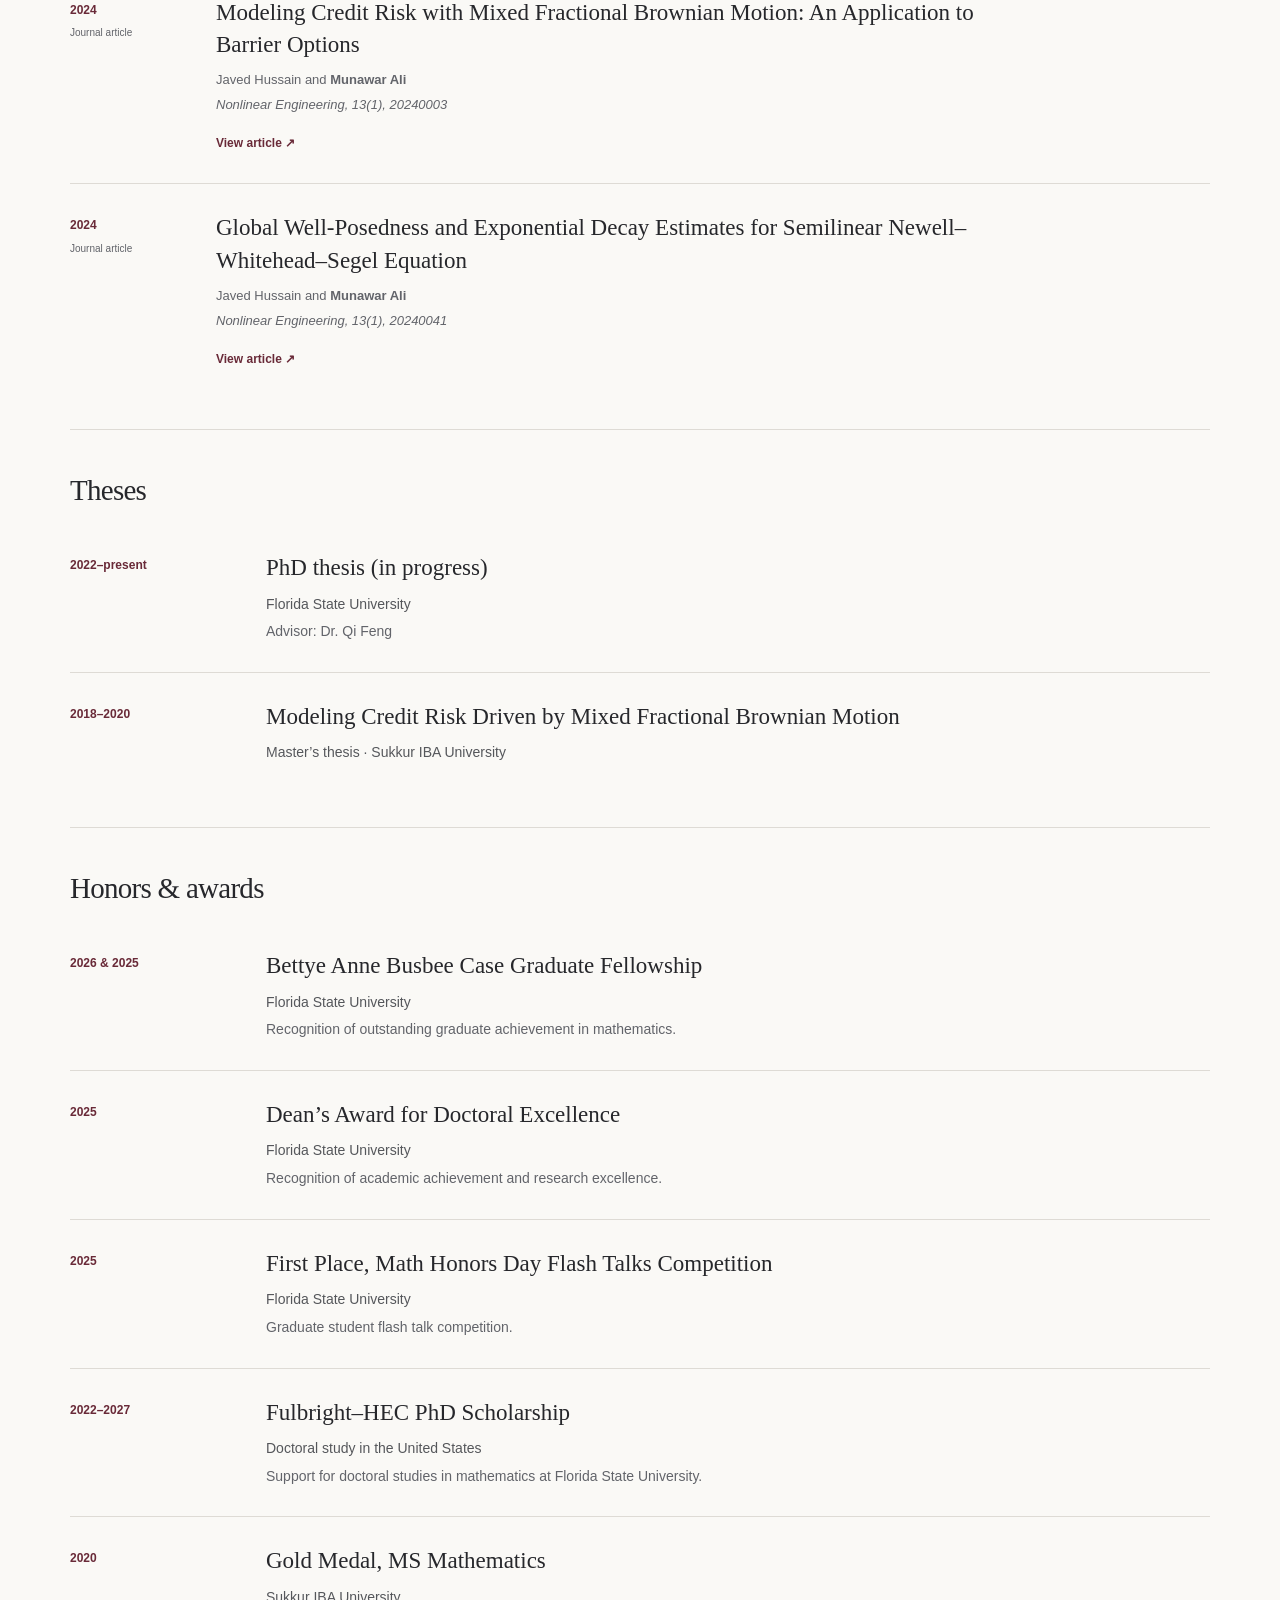
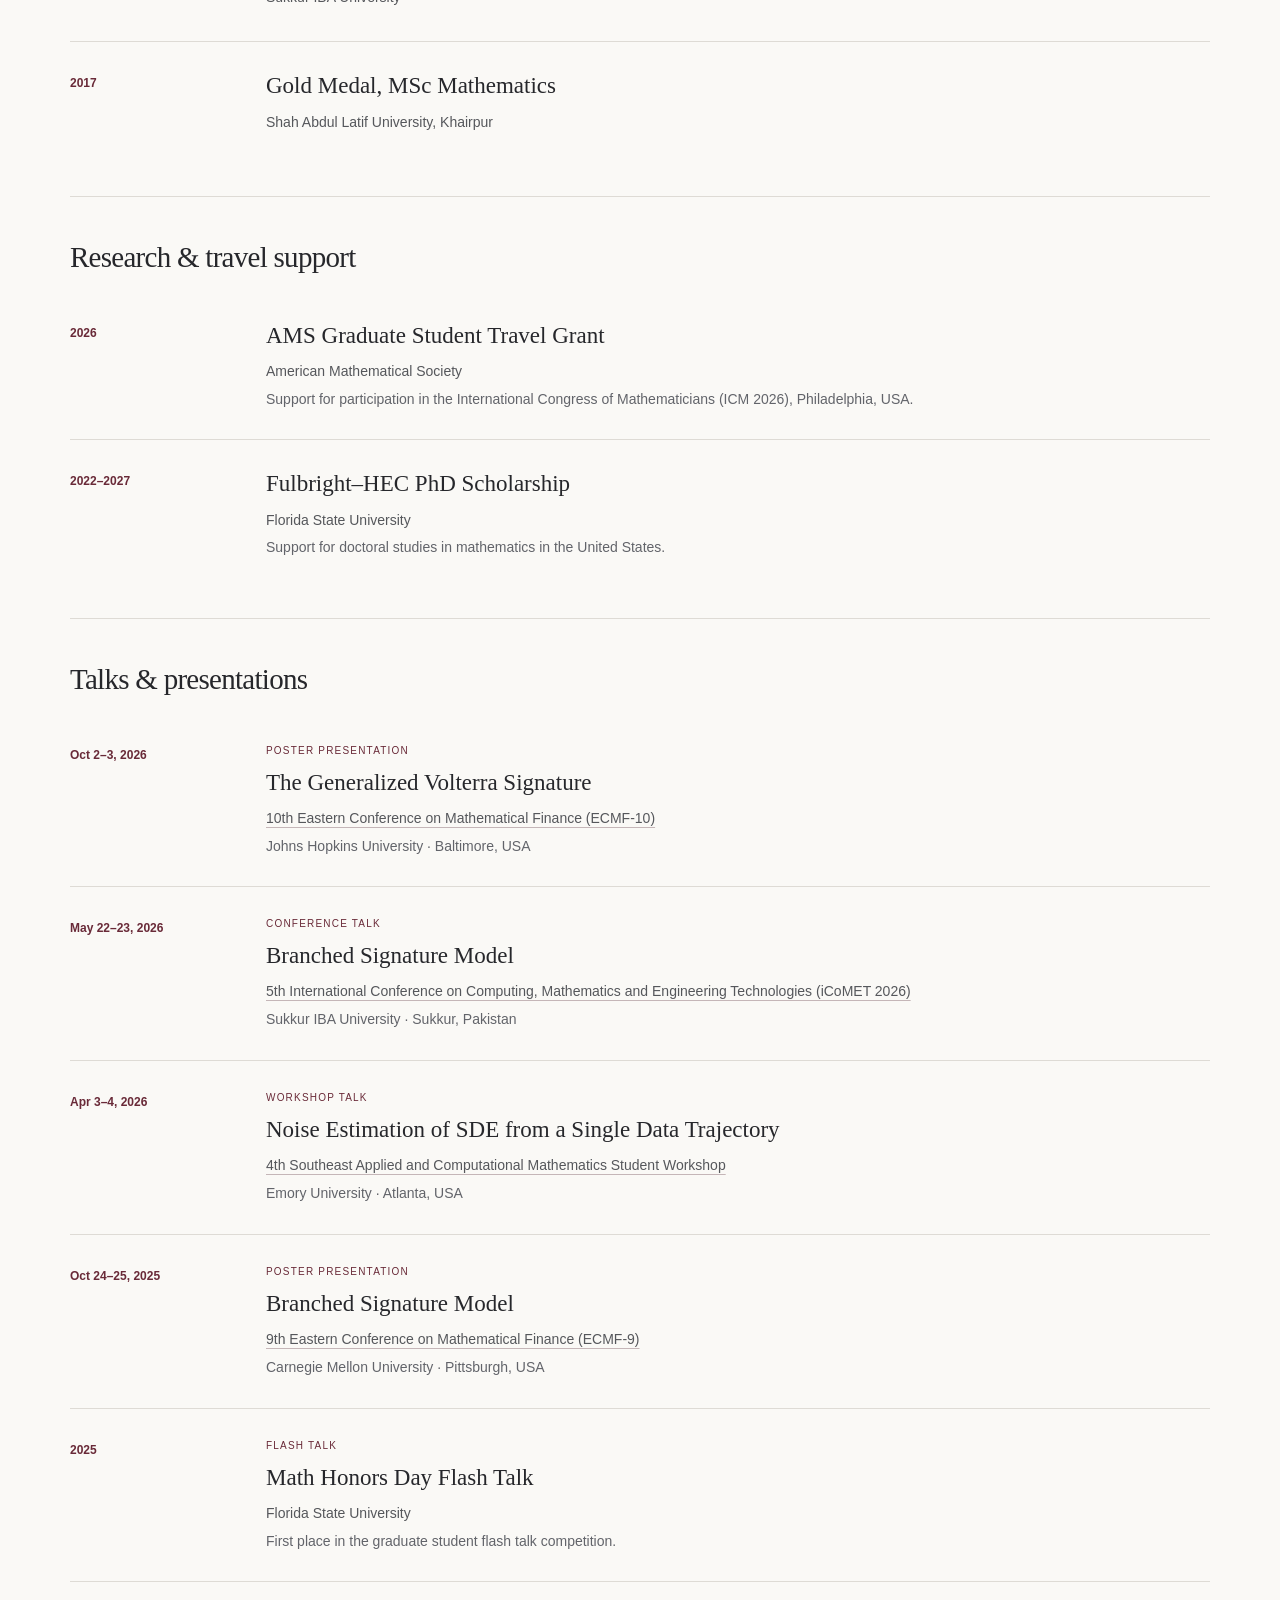
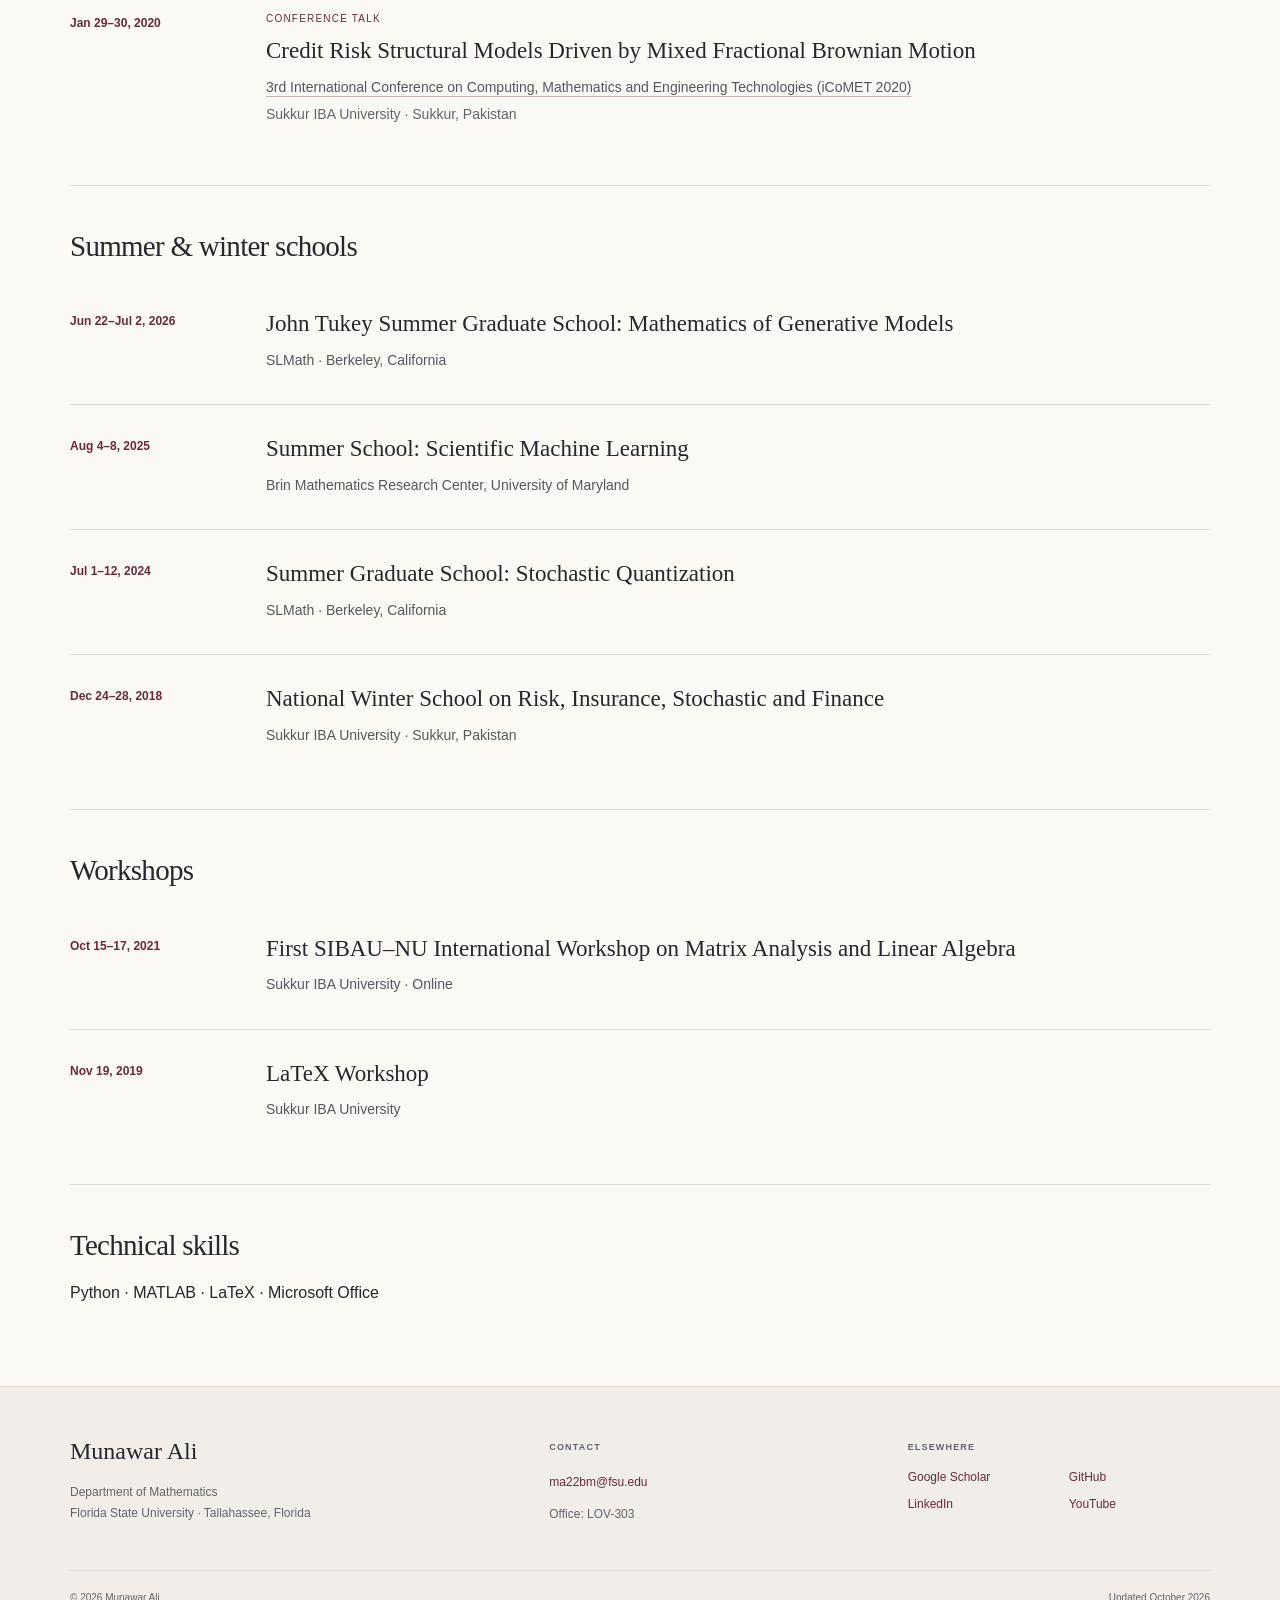
==== commit 781b2a24: "Add Samy Tindel as coauthor" ====
--- a/cv.html
+++ b/cv.html
@@ -27,7 +27,7 @@
   </header>
   <main class="container" id="main"><header class="page-intro"><p class="eyebrow">Academic record</p><h1>Curriculum vitae</h1><p class="lead">Munawar Ali · Department of Mathematics, Florida State University</p><div class="cv-tools"><button class="button print-button" type="button" hidden>Print / save as PDF <span aria-hidden="true">↗</span></button><span>Updated October 2026</span></div></header><div class="cv-contact"><a href="mailto:ma22bm@fsu.edu">ma22bm@fsu.edu</a> · Office LOV-303 · Tallahassee, Florida</div><section class="content-section " id="education"><h2>Education</h2><div class="record-list"><article class="record"><p class="record-date">2022–present</p><div><h3>PhD in Mathematics</h3><p class="record-place">Florida State University, Tallahassee</p><p class="record-detail">Financial Mathematics · Advisor: Dr. Qi Feng · GPA: 3.96/4.00</p></div></article><article class="record"><p class="record-date">2018–2020</p><div><h3>MS / MPhil in Mathematics</h3><p class="record-place">Sukkur IBA University, Sukkur</p><p class="record-detail">Gold medalist · GPA: 3.73/4.00</p></div></article><article class="record"><p class="record-date">2015–2017</p><div><h3>MSc in Mathematics</h3><p class="record-place">Shah Abdul Latif University, Khairpur</p><p class="record-detail">Gold medalist · GPA: 4.00/4.00</p></div></article><article class="record"><p class="record-date">2011–2014</p><div><h3>BSc</h3><p class="record-place">Shah Abdul Latif University, Khairpur</p><p class="record-detail">First division</p></div></article></div></section><section class="content-section " id="research"><h2>Research interests</h2><p class="prose">Branched and Volterra signatures, algebraic structures of path signatures, and representations of non-Markovian dynamics; Stochastic differential and integral equations, noise estimation from observed trajectories, and mathematical finance; Signature kernels, learning from irregular data, volatility modeling and calibration, and signature methods for optimal control.</p></section><section class="content-section " id="appointments"><h2>Academic appointments</h2><div class="record-list"><article class="record"><p class="record-date">Aug 2023–present</p><div><h3>Graduate Teaching Assistant, Grader &amp; Instructor of Record</h3><p class="record-place">Florida State University, Tallahassee</p><p class="record-detail">Calculus I, II, and III; applied linear algebra; ordinary differential equations.</p></div></article><article class="record"><p class="record-date">Feb 2018–present</p><div><h3>Lecturer in Mathematics</h3><p class="record-place">Khairpur College of Agriculture and Management Sciences (KCAMS)</p><p class="record-detail">Currently on study leave. Courses taught include linear algebra and calculus, differential equations, series solutions and integral transforms, numerical analysis, and applied engineering statistics.</p></div></article><article class="record"><p class="record-date">Nov 2017–Feb 2018</p><div><h3>Lecturer in Mathematics</h3><p class="record-place">IBA Community College, Ubauro, Sindh, Pakistan</p></div></article><article class="record"><p class="record-date">Dec 2016–Nov 2017</p><div><h3>Lecturer in Mathematics</h3><p class="record-place">Pak-Turk International Schools and Colleges, Khairpur Campus</p></div></article></div></section><section class="content-section " id="papers"><h2>Publications &amp; working papers</h2><article class="paper">
       <div class="record-date">2026<span>Working paper</span></div>
-      <div><h3>The Generalized Volterra Signature</h3><p class="authors"><strong>Munawar Ali</strong> and Qi Feng</p>
+      <div><h3>The Generalized Volterra Signature</h3><p class="authors"><strong>Munawar Ali</strong>, Qi Feng, and Samy Tindel</p>
       <p class="venue">Work in progress</p></div>
     </article><article class="paper">
       <div class="record-date">2026<span>Preprint</span></div>
